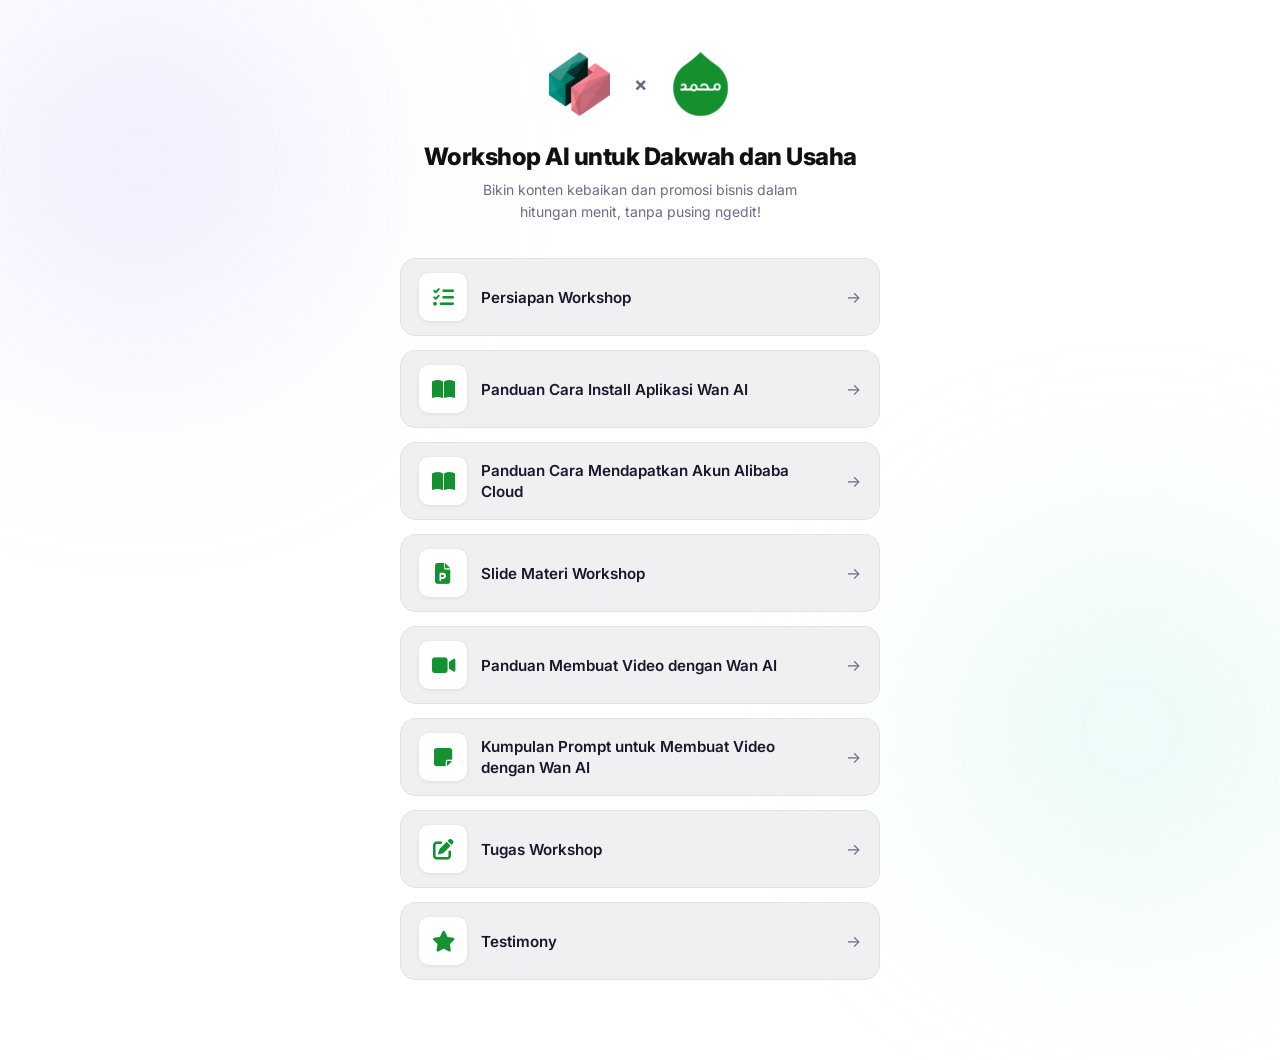
==== index.html @ 6ab88c50 "hilangkan efek" ====
<!DOCTYPE html>
<html lang="id">

<head>
    <meta charset="UTF-8" />
    <meta name="viewport" content="width=device-width, initial-scale=1.0" />
    <title>Workshop AI untuk Dakwah dan Usaha</title>
    <meta name="description" content="Kumpulan link penting untuk Workshop AI untuk Dakwah dan Usaha" />
    <link rel="preconnect" href="https://fonts.googleapis.com" />
    <link rel="preconnect" href="https://fonts.gstatic.com" crossorigin />
    <link href="https://fonts.googleapis.com/css2?family=Inter:wght@400;500;600;700;800&display=swap"
        rel="stylesheet" />
    <link rel="stylesheet" href="https://cdnjs.cloudflare.com/ajax/libs/font-awesome/6.5.1/css/all.min.css" />

    <link rel="apple-touch-icon" sizes="180x180" href="favicon/apple-touch-icon.png">
    <link rel="icon" type="image/png" sizes="32x32" href="favicon/favicon-32x32.png">
    <link rel="icon" type="image/png" sizes="16x16" href="favicon/favicon-16x16.png">
    <link rel="manifest" href="favicon/site.webmanifest">

    <style>
        /* ─── Reset & Base ─────────────────────────────────────────── */
        *,
        *::before,
        *::after {
            box-sizing: border-box;
            margin: 0;
            padding: 0;
        }

        :root {
            --bg: #ffffff;
            --card-bg: #f0f0f3;
            --card-border: rgba(0, 0, 0, 0.06);
            --card-hover-bg: #e8e8ef;
            --accent-1: #149130;
            --accent-2: #149130;
            --text-primary: #18182a;
            --text-secondary: #6b6b88;
            --radius: 16px;
            --transition: 0.25s cubic-bezier(.4, 0, .2, 1);
        }

        body {
            font-family: 'Inter', sans-serif;
            background: var(--bg);
            color: var(--text-primary);
            min-height: 100vh;
            display: flex;
            align-items: flex-start;
            justify-content: center;
            padding: 48px 16px 80px;
            overflow-x: hidden;
        }

        /* Animated gradient blobs in the background */
        body::before,
        body::after {
            content: '';
            position: fixed;
            border-radius: 50%;
            filter: blur(120px);
            opacity: 0.45;
            pointer-events: none;
            z-index: 0;
        }

        body::before {
            width: 520px;
            height: 520px;
            background: radial-gradient(circle, #c8b5fc, transparent 70%);
            top: -100px;
            left: -120px;
        }

        body::after {
            width: 460px;
            height: 460px;
            background: radial-gradient(circle, #9ae8dd, transparent 70%);
            bottom: -60px;
            right: -80px;
        }


        /* ─── Container ─────────────────────────────────────────────── */
        .page {
            position: relative;
            z-index: 1;
            width: 100%;
            max-width: 480px;
            display: flex;
            flex-direction: column;
            align-items: center;
            gap: 0;
        }

        /* ─── Profile Section ───────────────────────────────────────── */
        .profile {
            display: flex;
            flex-direction: column;
            align-items: center;
            text-align: center;
            margin-bottom: 36px;
        }

        /* ─── Dual Logo Row ───────────────────────────────────────── */
        .logo-row {
            display: flex;
            align-items: center;
            justify-content: center;
            gap: 18px;
            margin-bottom: 22px;
        }

        .logo-img {
            width: 72px;
            height: 72px;
            border-radius: 18px;
            object-fit: contain;
            background: transparent;
            box-shadow: none;
            padding: 4px;
            transition: transform var(--transition);
        }

        .logo-img:hover {
            transform: translateY(-3px) scale(1.06);
        }

        .logo-times {
            font-size: 1.25rem;
            font-weight: 700;
            color: var(--text-secondary);
            line-height: 1;
            user-select: none;
        }

        .profile-name {
            font-size: 1.5rem;
            font-weight: 800;
            letter-spacing: -0.5px;
            color: #111111;
            -webkit-text-fill-color: #111111;
        }

        .profile-desc {
            margin-top: 8px;
            font-size: 0.875rem;
            color: var(--text-secondary);
            line-height: 1.55;
            max-width: 320px;
        }

        /* ─── Social Icons Row ──────────────────────────────────────── */
        .socials {
            display: flex;
            gap: 14px;
            margin-top: 18px;
        }

        .social-btn {
            width: 38px;
            height: 38px;
            border-radius: 50%;
            border: 1px solid var(--card-border);
            background: var(--card-bg);
            display: flex;
            align-items: center;
            justify-content: center;
            color: var(--text-secondary);
            text-decoration: none;
            transition: background var(--transition), color var(--transition), transform var(--transition);
            font-size: 1rem;
        }

        .social-btn:hover {
            background: var(--card-hover-bg);
            color: var(--accent-2);
            transform: translateY(-3px) scale(1.1);
        }

        /* ─── Links List ────────────────────────────────────────────── */
        .links {
            width: 100%;
            display: flex;
            flex-direction: column;
            gap: 14px;
        }

        .link-card {
            display: flex;
            align-items: center;
            gap: 14px;
            padding: 14px 18px;
            background: var(--card-bg);
            border: 1px solid var(--card-border);
            border-radius: var(--radius);
            text-decoration: none;
            color: var(--text-primary);
            transition: background var(--transition), border-color var(--transition),
                transform var(--transition), box-shadow var(--transition);
            cursor: pointer;
            position: relative;
            overflow: hidden;
        }

        /* shimmer line at the top on hover */
        .link-card::before {
            content: '';
            position: absolute;
            top: 0;
            left: -100%;
            width: 100%;
            height: 2px;
            background: linear-gradient(90deg, transparent, var(--accent-1), var(--accent-2), transparent);
            transition: left 0.4s ease;
        }

        .link-card:hover::before {
            left: 100%;
        }

        .link-card:hover {
            background: var(--card-hover-bg);
            border-color: rgba(123, 92, 246, 0.3);
            transform: translateY(-2px);
            box-shadow: 0 8px 28px rgba(123, 92, 246, 0.10);
        }


        .link-thumb {
            width: 52px;
            height: 52px;
            border-radius: 10px;
            object-fit: cover;
            flex-shrink: 0;
            background: linear-gradient(135deg, var(--accent-1), var(--accent-2));
        }

        .link-thumb-icon {
            width: 48px;
            height: 48px;
            border-radius: 10px;
            flex-shrink: 0;
            background: #ffffff;
            display: flex;
            align-items: center;
            justify-content: center;
            font-size: 1.3rem;
            color: var(--accent-1);
            box-shadow: 0 1px 4px rgba(0, 0, 0, 0.08);
        }

        .link-info {
            flex: 1;
        }

        .link-label {
            font-size: 0.7rem;
            font-weight: 600;
            letter-spacing: 1px;
            text-transform: uppercase;
            color: var(--accent-2);
            margin-bottom: 2px;
        }

        .link-title {
            font-size: 0.95rem;
            font-weight: 600;
            line-height: 1.4;
        }

        .link-arrow {
            color: var(--text-secondary);
            font-size: 1rem;
            flex-shrink: 0;
            transition: transform var(--transition), color var(--transition);
        }

        .link-card:hover .link-arrow {
            transform: translateX(4px);
            color: var(--accent-2);
        }

        /* ─── Divider ────────────────────────────────────────────────── */
        .divider {
            width: 100%;
            height: 1px;
            background: linear-gradient(90deg, transparent, var(--card-border), transparent);
            margin: 32px 0 20px;
        }

        /* ─── Footer ────────────────────────────────────────────────── */
        .footer {
            text-align: center;
        }

        .footer-cta {
            display: inline-flex;
            align-items: center;
            gap: 8px;
            padding: 12px 28px;
            background: linear-gradient(135deg, var(--accent-1), var(--accent-2));
            color: #fff;
            border-radius: 999px;
            font-size: 0.875rem;
            font-weight: 700;
            text-decoration: none;
            transition: opacity var(--transition), transform var(--transition), box-shadow var(--transition);
            box-shadow: 0 4px 16px rgba(123, 92, 246, 0.25);
        }

        .footer-cta:hover {
            opacity: 0.92;
            transform: translateY(-2px);
            box-shadow: 0 8px 30px rgba(123, 92, 246, 0.45);
        }

        .footer-links {
            margin-top: 20px;
            font-size: 0.75rem;
            color: var(--text-secondary);
            display: flex;
            gap: 12px;
            justify-content: center;
            flex-wrap: wrap;
        }

        .footer-links a {
            color: inherit;
            text-decoration: none;
            transition: color var(--transition);
        }

        .footer-links a:hover {
            color: var(--text-primary);
        }


        /* ─── Responsive ─────────────────────────────────────────────── */
        @media (max-width: 520px) {
            body {
                padding: 36px 12px 60px;
            }

            .profile-name {
                font-size: 1.3rem;
            }

            .link-thumb,
            .link-thumb-icon {
                width: 44px;
                height: 44px;
            }

            .link-title {
                font-size: 0.875rem;
            }
        }
    </style>
</head>

<body>
    <div class="page">

        <!-- ── Profile ───────────────────────────────────── -->
        <div class="profile">
            <!-- Dual logo: Logo 1 × Logo 2 -->
            <div class="logo-row">
                <img src="images/codepolitan.png" alt="Logo 1" class="logo-img" id="logo1" />
                <span class="logo-times">×</span>
                <img src="images/teladanrasul.png" alt="Logo 2" class="logo-img" id="logo2" />
            </div>

            <h1 class="profile-name">Workshop AI untuk Dakwah dan Usaha</h1>
            <p class="profile-desc">
                Bikin konten kebaikan dan promosi bisnis dalam hitungan menit, tanpa pusing ngedit!
            </p>


        </div>

        <!-- ── Link Cards ─────────────────────────────────── -->
        <div class="links" id="linkList">

            <a href="https://codepolitan.notion.site/persiapan-workshop-ai?source=copy_link" target="_blank"
                rel="noopener" class="link-card" id="link1">
                <div class="link-thumb-icon"><i class="fa-solid fa-list-check"></i></div>
                <div class="link-info">
                    <div class="link-title">Persiapan Workshop</div>
                </div>
                <span class="link-arrow">→</span>
            </a>

            <a href="https://codepolitan.notion.site/Panduan-Cara-Install-Aplikasi-Wan-AI-313944ea682e809bb718f1b06a5306b9?source=copy_link"
                target="_blank" rel="noopener" class="link-card" id="link2">
                <div class="link-thumb-icon"><i class="fa-solid fa-book-open"></i></div>
                <div class="link-info">
                    <div class="link-title">Panduan Cara Install Aplikasi Wan AI</div>
                </div>
                <span class="link-arrow">→</span>
            </a>

            <a href="https://codepolitan.notion.site/Panduan-Cara-Mendapatkan-Alibaba-Cloud-ID-313944ea682e80e6b836e1beec2c2f3f?source=copy_link"
                target="_blank" rel="noopener" class="link-card" id="link3">
                <div class="link-thumb-icon"><i class="fa-solid fa-book-open"></i></div>
                <div class="link-info">
                    <div class="link-title">Panduan Cara Mendapatkan Akun Alibaba Cloud</div>
                </div>
                <span class="link-arrow">→</span>
            </a>

            <a href="#" target="_blank" rel="noopener" class="link-card" id="link4">
                <div class="link-thumb-icon"><i class="fa-solid fa-file-powerpoint"></i></div>
                <div class="link-info">
                    <div class="link-title">Slide Materi Workshop</div>
                </div>
                <span class="link-arrow">→</span>
            </a>

            <a href="https://www.youtube.com/watch?v=mN4Yvw_mmOc" target="_blank" rel="noopener" class="link-card"
                id="link5">
                <div class="link-thumb-icon"><i class="fa-solid fa-video"></i></div>
                <div class="link-info">
                    <div class="link-title">Panduan Membuat Video dengan Wan AI</div>
                </div>
                <span class="link-arrow">→</span>
            </a>

            <a href="#" target="_blank" rel="noopener" class="link-card" id="link6">
                <div class="link-thumb-icon"><i class="fa-solid fa-note-sticky"></i></div>
                <div class="link-info">
                    <div class="link-title">Kumpulan Prompt untuk Membuat Video dengan Wan AI</div>
                </div>
                <span class="link-arrow">→</span>
            </a>

            <a href="https://forms.gle/4HfRFb1SKwW5Kyv27" target="_blank" rel="noopener" class="link-card" id="link7">
                <div class="link-thumb-icon"><i class="fa-solid fa-pen-to-square"></i></div>
                <div class="link-info">
                    <div class="link-title">Tugas Workshop</div>
                </div>
                <span class="link-arrow">→</span>
            </a>

            <a href="#" target="_blank" rel="noopener" class="link-card" id="link8">
                <div class="link-thumb-icon"><i class="fa-solid fa-star"></i></div>
                <div class="link-info">
                    <div class="link-title">Testimony</div>
                </div>
                <span class="link-arrow">→</span>
            </a>

        </div>

    </div><!-- /page -->


</body>

</html>
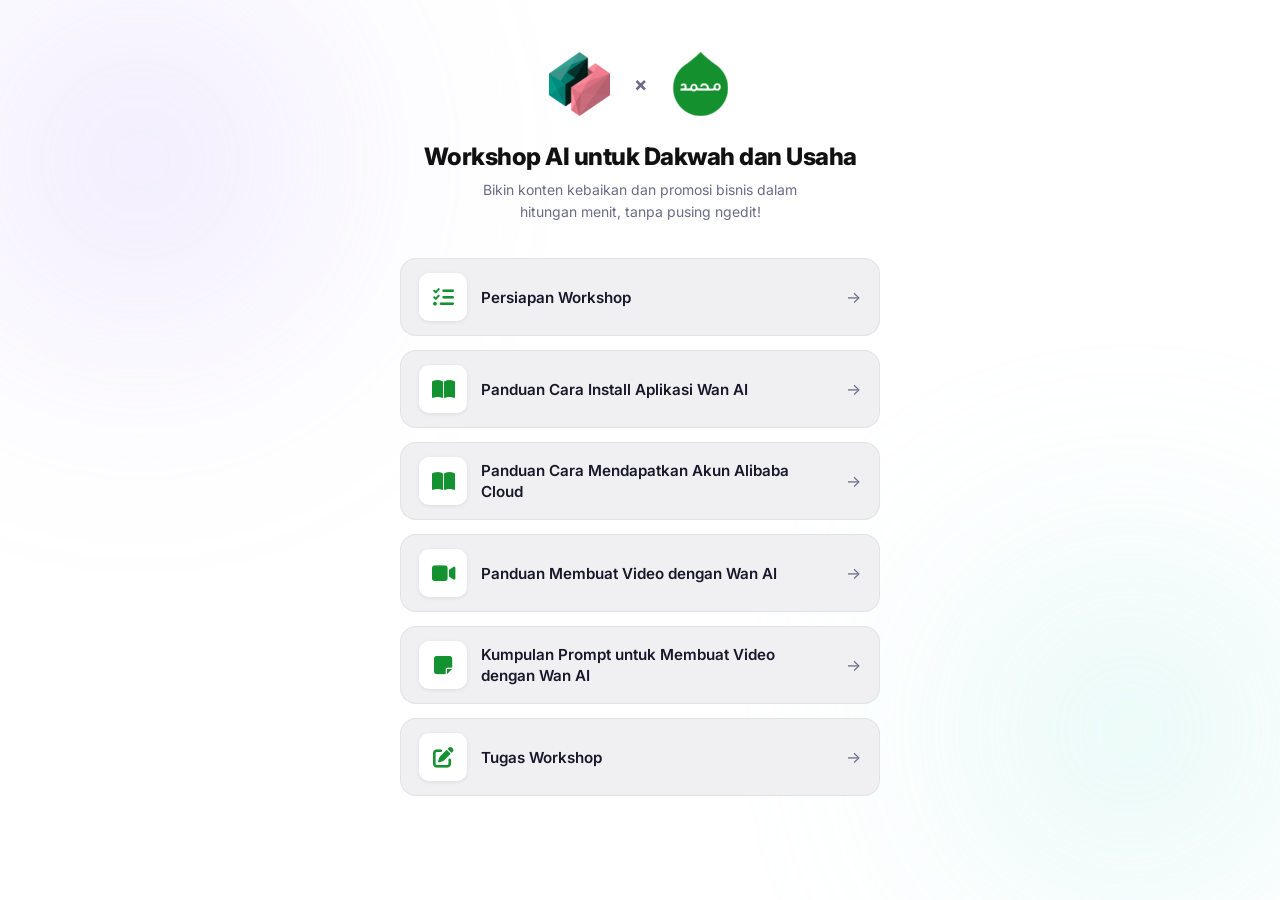
==== commit 6bbdf50c: "hide yang belum siap" ====
--- a/index.html
+++ b/index.html
@@ -409,6 +409,7 @@
                 <span class="link-arrow">→</span>
             </a>
 
+            <!--
             <a href="#" target="_blank" rel="noopener" class="link-card" id="link4">
                 <div class="link-thumb-icon"><i class="fa-solid fa-file-powerpoint"></i></div>
                 <div class="link-info">
@@ -416,6 +417,7 @@
                 </div>
                 <span class="link-arrow">→</span>
             </a>
+            -->
 
             <a href="https://www.youtube.com/watch?v=mN4Yvw_mmOc" target="_blank" rel="noopener" class="link-card"
                 id="link5">
@@ -426,7 +428,8 @@
                 <span class="link-arrow">→</span>
             </a>
 
-            <a href="#" target="_blank" rel="noopener" class="link-card" id="link6">
+            <a href="https://codepolitan.notion.site/Kumpulan-Prompt-Wan-AI-Siap-Pakai-314944ea682e80e18afef58469cc86ec"
+                target="_blank" rel="noopener" class="link-card" id="link6">
                 <div class="link-thumb-icon"><i class="fa-solid fa-note-sticky"></i></div>
                 <div class="link-info">
                     <div class="link-title">Kumpulan Prompt untuk Membuat Video dengan Wan AI</div>
@@ -442,6 +445,7 @@
                 <span class="link-arrow">→</span>
             </a>
 
+            <!--
             <a href="#" target="_blank" rel="noopener" class="link-card" id="link8">
                 <div class="link-thumb-icon"><i class="fa-solid fa-star"></i></div>
                 <div class="link-info">
@@ -449,7 +453,7 @@
                 </div>
                 <span class="link-arrow">→</span>
             </a>
-
+            -->
         </div>
 
     </div><!-- /page -->
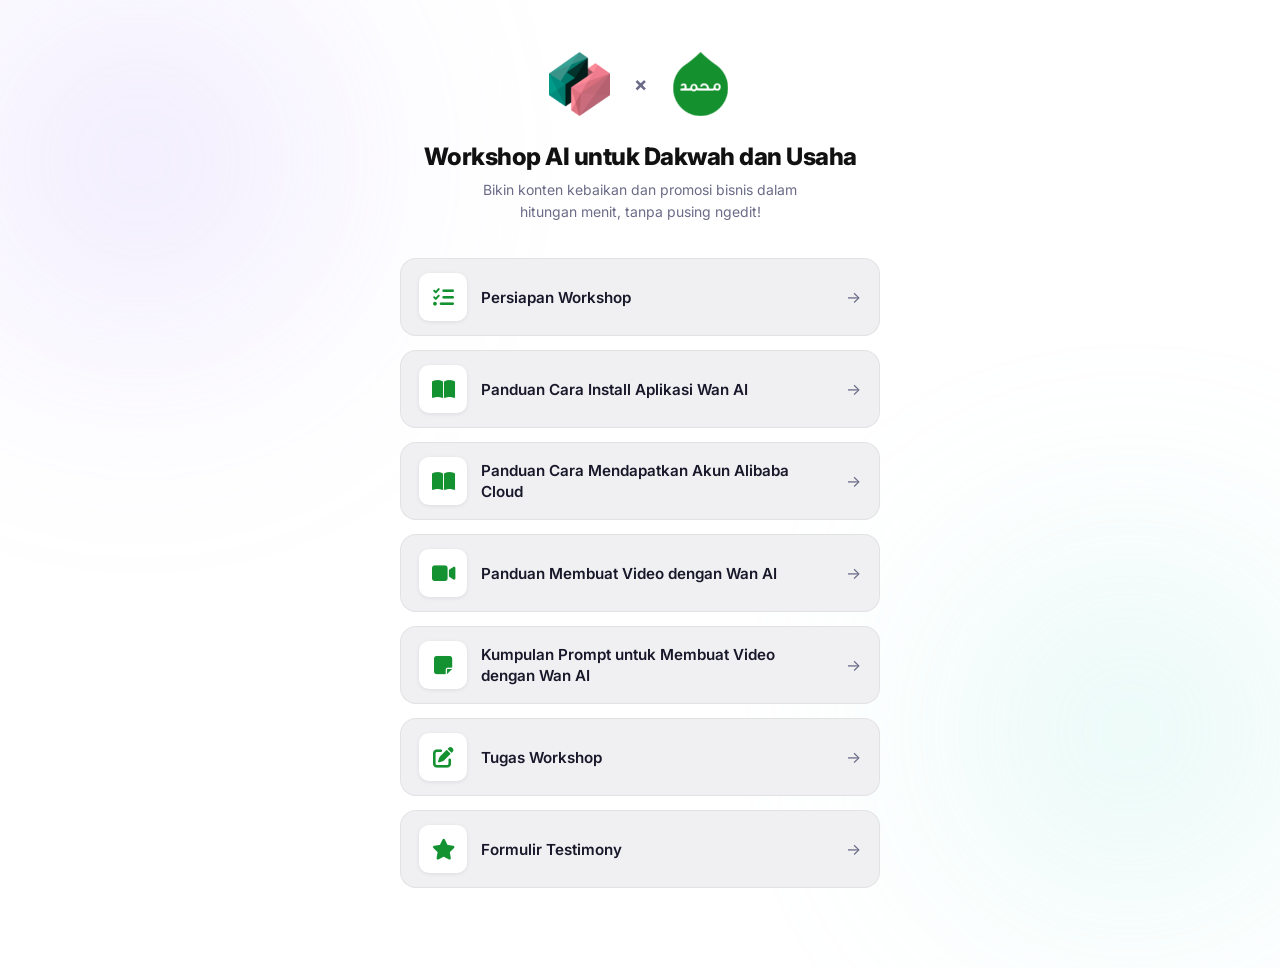
==== commit b6e0c36d: "testimony" ====
--- a/index.html
+++ b/index.html
@@ -445,15 +445,14 @@
                 <span class="link-arrow">→</span>
             </a>
 
-            <!--
-            <a href="#" target="_blank" rel="noopener" class="link-card" id="link8">
+            <a href="https://forms.gle/VcNLzgPBuZx3v94X9" target="_blank" rel="noopener" class="link-card" id="link8">
                 <div class="link-thumb-icon"><i class="fa-solid fa-star"></i></div>
                 <div class="link-info">
-                    <div class="link-title">Testimony</div>
-                </div>
-                <span class="link-arrow">→</span>
-            </a>
-            -->
+                    <div class="link-title">Formulir Testimony</div>
+                </div>
+                <span class="link-arrow">→</span>
+            </a>
+
         </div>
 
     </div><!-- /page -->
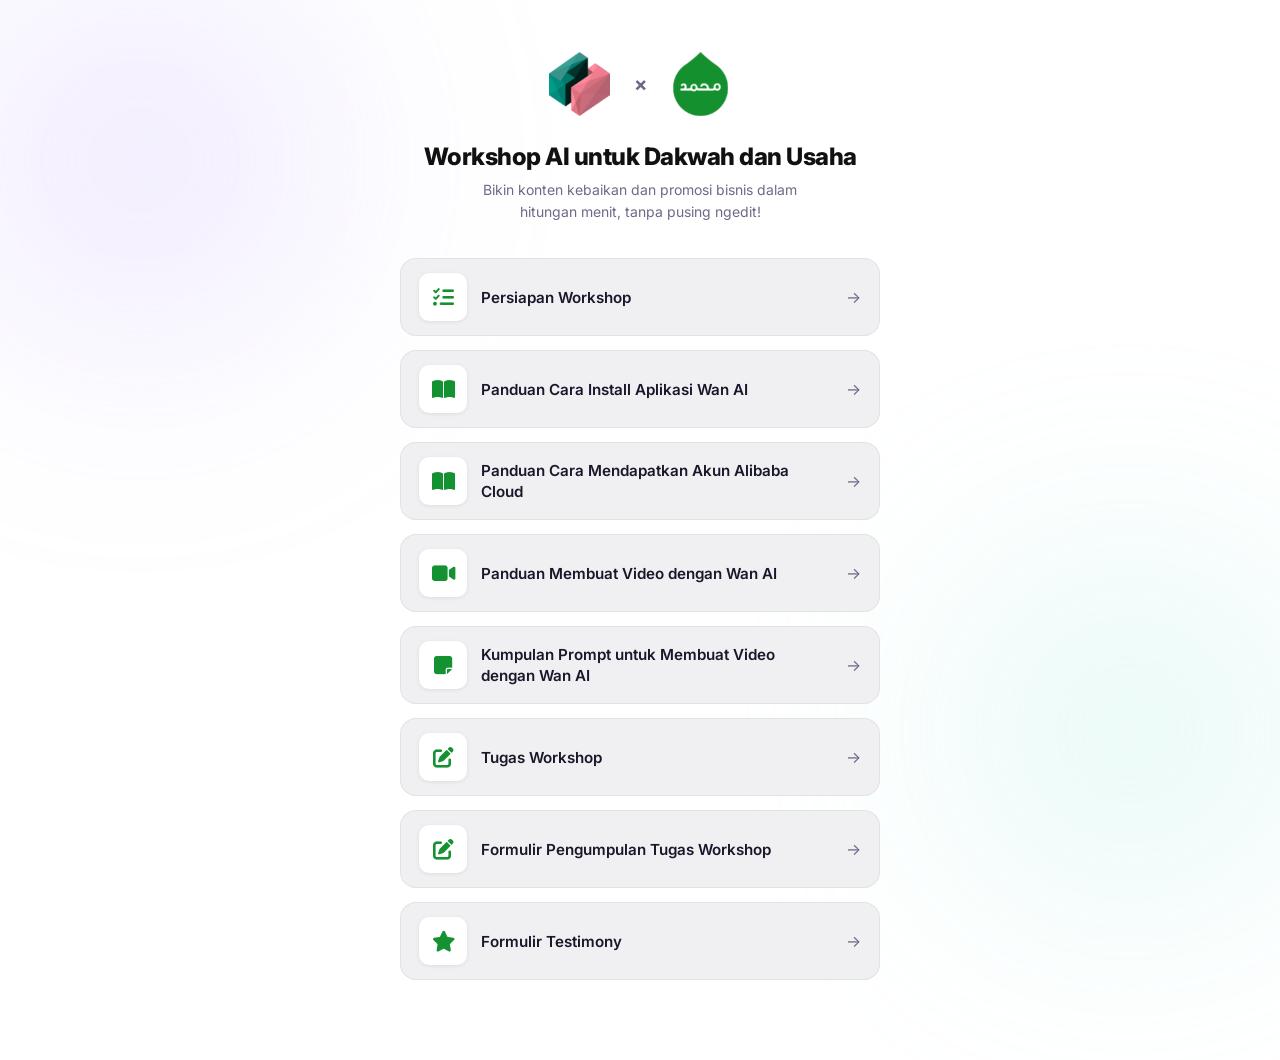
==== commit 250a8baf: "tugas workshop" ====
--- a/index.html
+++ b/index.html
@@ -437,10 +437,19 @@
                 <span class="link-arrow">→</span>
             </a>
 
+            <a href="https://codepolitan.notion.site/Tugas-Workshop-AI-untuk-Dakwah-dan-Usaha-314944ea682e80bea979fbc65bb27364?source=copy_link"
+                target="_blank" rel="noopener" class="link-card" id="link7">
+                <div class="link-thumb-icon"><i class="fa-solid fa-pen-to-square"></i></div>
+                <div class="link-info">
+                    <div class="link-title">Tugas Workshop</div>
+                </div>
+                <span class="link-arrow">→</span>
+            </a>
+
             <a href="https://forms.gle/4HfRFb1SKwW5Kyv27" target="_blank" rel="noopener" class="link-card" id="link7">
                 <div class="link-thumb-icon"><i class="fa-solid fa-pen-to-square"></i></div>
                 <div class="link-info">
-                    <div class="link-title">Tugas Workshop</div>
+                    <div class="link-title">Formulir Pengumpulan Tugas Workshop</div>
                 </div>
                 <span class="link-arrow">→</span>
             </a>
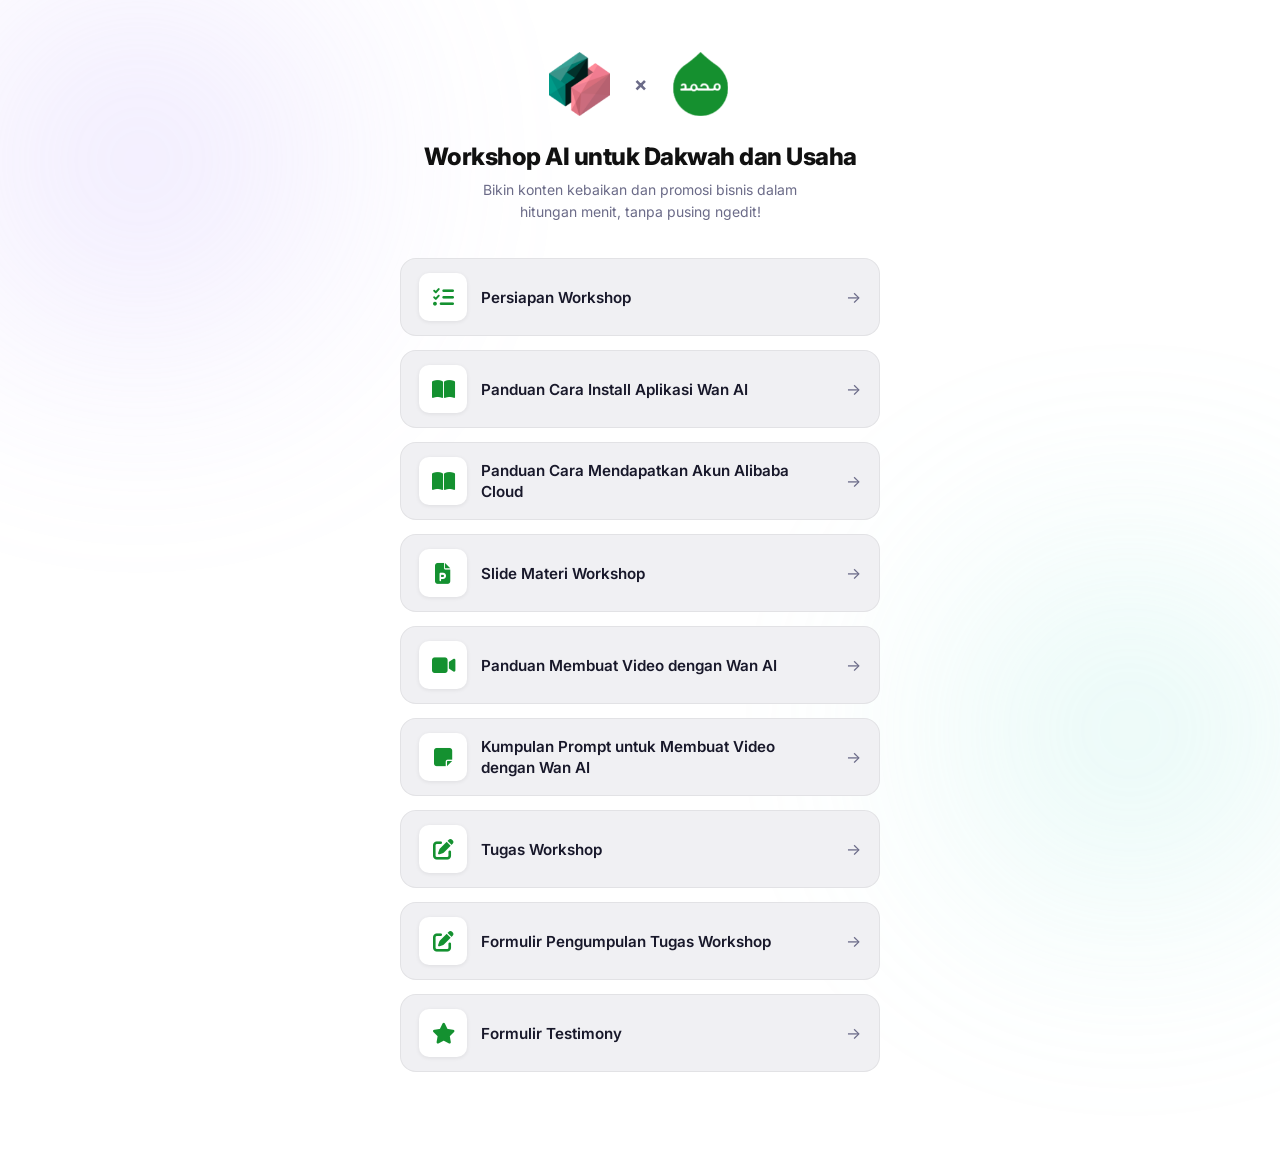
==== commit bad4bdf6: "Slide materi" ====
--- a/index.html
+++ b/index.html
@@ -409,15 +409,14 @@
                 <span class="link-arrow">→</span>
             </a>
 
-            <!--
-            <a href="#" target="_blank" rel="noopener" class="link-card" id="link4">
+            <a href="https://www.canva.com/design/DAHCTGa4kHE/Bao16i7cEOa5dG_bdEY_Qg/edit?utm_content=DAHCTGa4kHE&utm_campaign=designshare&utm_medium=link2&utm_source=sharebutton"
+                target="_blank" rel="noopener" class="link-card" id="link4">
                 <div class="link-thumb-icon"><i class="fa-solid fa-file-powerpoint"></i></div>
                 <div class="link-info">
                     <div class="link-title">Slide Materi Workshop</div>
                 </div>
                 <span class="link-arrow">→</span>
             </a>
-            -->
 
             <a href="https://www.youtube.com/watch?v=mN4Yvw_mmOc" target="_blank" rel="noopener" class="link-card"
                 id="link5">
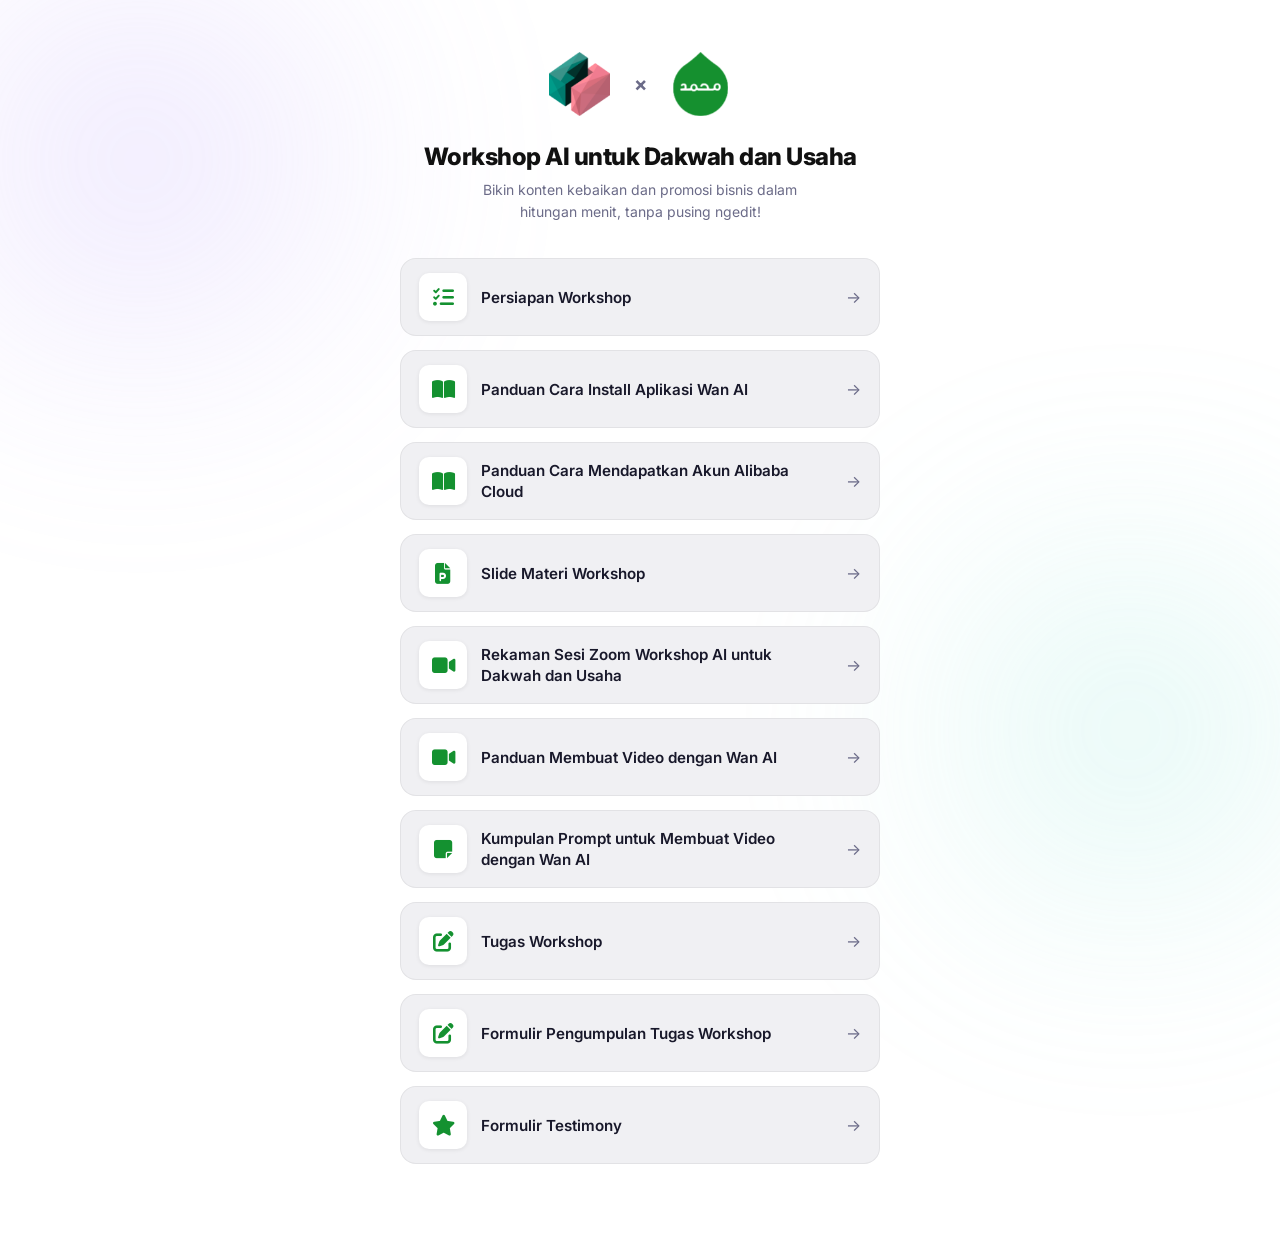
==== commit 696ef8da: "rekaman video" ====
--- a/index.html
+++ b/index.html
@@ -418,6 +418,15 @@
                 <span class="link-arrow">→</span>
             </a>
 
+            <a href="https://www.youtube.com/watch?v=IPlxV8MBWKI" target="_blank" rel="noopener" class="link-card"
+                id="link4">
+                <div class="link-thumb-icon"><i class="fa-solid fa-video"></i></div>
+                <div class="link-info">
+                    <div class="link-title">Rekaman Sesi Zoom Workshop AI untuk Dakwah dan Usaha</div>
+                </div>
+                <span class="link-arrow">→</span>
+            </a>
+
             <a href="https://www.youtube.com/watch?v=mN4Yvw_mmOc" target="_blank" rel="noopener" class="link-card"
                 id="link5">
                 <div class="link-thumb-icon"><i class="fa-solid fa-video"></i></div>
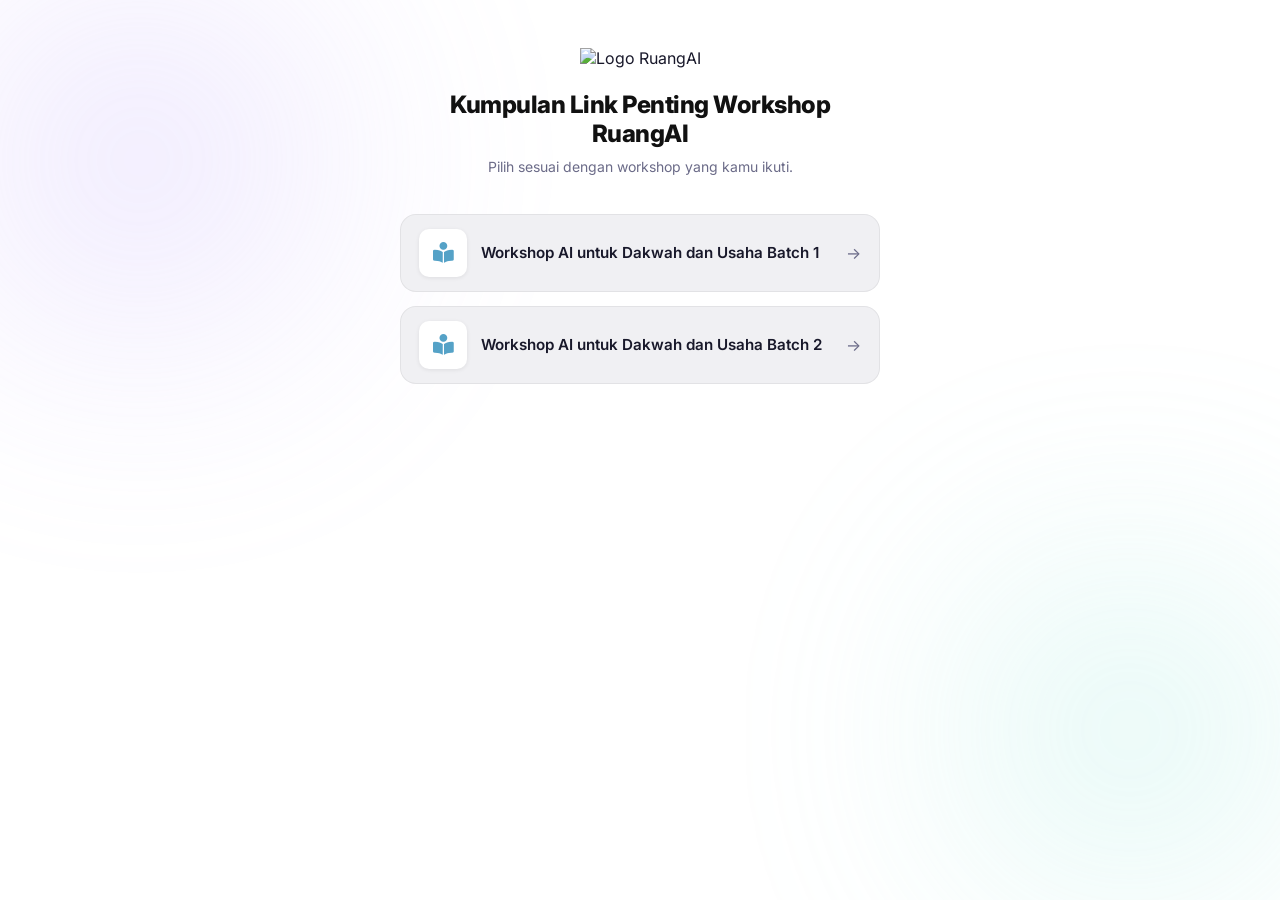
==== commit d09aca3b: "Batch 2" ====
--- a/index.html
+++ b/index.html
@@ -32,8 +32,8 @@
             --card-bg: #f0f0f3;
             --card-border: rgba(0, 0, 0, 0.06);
             --card-hover-bg: #e8e8ef;
-            --accent-1: #149130;
-            --accent-2: #149130;
+            --accent-1: #55A2C7;
+            --accent-2: #55A2C7;
             --text-primary: #18182a;
             --text-secondary: #6b6b88;
             --radius: 16px;
@@ -366,14 +366,12 @@
         <div class="profile">
             <!-- Dual logo: Logo 1 × Logo 2 -->
             <div class="logo-row">
-                <img src="images/codepolitan.png" alt="Logo 1" class="logo-img" id="logo1" />
-                <span class="logo-times">×</span>
-                <img src="images/teladanrasul.png" alt="Logo 2" class="logo-img" id="logo2" />
+                <img src="https://image.web.id/images/clipboard-image-1753328088.png" alt="Logo RuangAI" id="logo" />
             </div>
 
-            <h1 class="profile-name">Workshop AI untuk Dakwah dan Usaha</h1>
+            <h1 class="profile-name">Kumpulan Link Penting Workshop RuangAI</h1>
             <p class="profile-desc">
-                Bikin konten kebaikan dan promosi bisnis dalam hitungan menit, tanpa pusing ngedit!
+                Pilih sesuai dengan workshop yang kamu ikuti.
             </p>
 
 
@@ -382,94 +380,22 @@
         <!-- ── Link Cards ─────────────────────────────────── -->
         <div class="links" id="linkList">
 
-            <a href="https://codepolitan.notion.site/persiapan-workshop-ai?source=copy_link" target="_blank"
-                rel="noopener" class="link-card" id="link1">
-                <div class="link-thumb-icon"><i class="fa-solid fa-list-check"></i></div>
+            <a href="batch1/" target="_blank" rel="noopener" class="link-card" id="link1">
+                <div class="link-thumb-icon"><i class="fa-solid fa-book-open-reader"></i></div>
                 <div class="link-info">
-                    <div class="link-title">Persiapan Workshop</div>
+                    <div class="link-title">Workshop AI untuk Dakwah dan Usaha Batch 1</div>
                 </div>
                 <span class="link-arrow">→</span>
             </a>
 
-            <a href="https://codepolitan.notion.site/Panduan-Cara-Install-Aplikasi-Wan-AI-313944ea682e809bb718f1b06a5306b9?source=copy_link"
-                target="_blank" rel="noopener" class="link-card" id="link2">
-                <div class="link-thumb-icon"><i class="fa-solid fa-book-open"></i></div>
+            <a href="batch2/" target="_blank" rel="noopener" class="link-card" id="link2">
+                <div class="link-thumb-icon"><i class="fa-solid fa-book-open-reader"></i></div>
                 <div class="link-info">
-                    <div class="link-title">Panduan Cara Install Aplikasi Wan AI</div>
+                    <div class="link-title">Workshop AI untuk Dakwah dan Usaha Batch 2</div>
                 </div>
                 <span class="link-arrow">→</span>
             </a>
 
-            <a href="https://codepolitan.notion.site/Panduan-Cara-Mendapatkan-Alibaba-Cloud-ID-313944ea682e80e6b836e1beec2c2f3f?source=copy_link"
-                target="_blank" rel="noopener" class="link-card" id="link3">
-                <div class="link-thumb-icon"><i class="fa-solid fa-book-open"></i></div>
-                <div class="link-info">
-                    <div class="link-title">Panduan Cara Mendapatkan Akun Alibaba Cloud</div>
-                </div>
-                <span class="link-arrow">→</span>
-            </a>
-
-            <a href="https://www.canva.com/design/DAHCTGa4kHE/Bao16i7cEOa5dG_bdEY_Qg/edit?utm_content=DAHCTGa4kHE&utm_campaign=designshare&utm_medium=link2&utm_source=sharebutton"
-                target="_blank" rel="noopener" class="link-card" id="link4">
-                <div class="link-thumb-icon"><i class="fa-solid fa-file-powerpoint"></i></div>
-                <div class="link-info">
-                    <div class="link-title">Slide Materi Workshop</div>
-                </div>
-                <span class="link-arrow">→</span>
-            </a>
-
-            <a href="https://www.youtube.com/watch?v=IPlxV8MBWKI" target="_blank" rel="noopener" class="link-card"
-                id="link4">
-                <div class="link-thumb-icon"><i class="fa-solid fa-video"></i></div>
-                <div class="link-info">
-                    <div class="link-title">Rekaman Sesi Zoom Workshop AI untuk Dakwah dan Usaha</div>
-                </div>
-                <span class="link-arrow">→</span>
-            </a>
-
-            <a href="https://www.youtube.com/watch?v=mN4Yvw_mmOc" target="_blank" rel="noopener" class="link-card"
-                id="link5">
-                <div class="link-thumb-icon"><i class="fa-solid fa-video"></i></div>
-                <div class="link-info">
-                    <div class="link-title">Panduan Membuat Video dengan Wan AI</div>
-                </div>
-                <span class="link-arrow">→</span>
-            </a>
-
-            <a href="https://codepolitan.notion.site/Kumpulan-Prompt-Wan-AI-Siap-Pakai-314944ea682e80e18afef58469cc86ec"
-                target="_blank" rel="noopener" class="link-card" id="link6">
-                <div class="link-thumb-icon"><i class="fa-solid fa-note-sticky"></i></div>
-                <div class="link-info">
-                    <div class="link-title">Kumpulan Prompt untuk Membuat Video dengan Wan AI</div>
-                </div>
-                <span class="link-arrow">→</span>
-            </a>
-
-            <a href="https://codepolitan.notion.site/Tugas-Workshop-AI-untuk-Dakwah-dan-Usaha-314944ea682e80bea979fbc65bb27364?source=copy_link"
-                target="_blank" rel="noopener" class="link-card" id="link7">
-                <div class="link-thumb-icon"><i class="fa-solid fa-pen-to-square"></i></div>
-                <div class="link-info">
-                    <div class="link-title">Tugas Workshop</div>
-                </div>
-                <span class="link-arrow">→</span>
-            </a>
-
-            <a href="https://forms.gle/4HfRFb1SKwW5Kyv27" target="_blank" rel="noopener" class="link-card" id="link7">
-                <div class="link-thumb-icon"><i class="fa-solid fa-pen-to-square"></i></div>
-                <div class="link-info">
-                    <div class="link-title">Formulir Pengumpulan Tugas Workshop</div>
-                </div>
-                <span class="link-arrow">→</span>
-            </a>
-
-            <a href="https://forms.gle/VcNLzgPBuZx3v94X9" target="_blank" rel="noopener" class="link-card" id="link8">
-                <div class="link-thumb-icon"><i class="fa-solid fa-star"></i></div>
-                <div class="link-info">
-                    <div class="link-title">Formulir Testimony</div>
-                </div>
-                <span class="link-arrow">→</span>
-            </a>
-
         </div>
 
     </div><!-- /page -->
